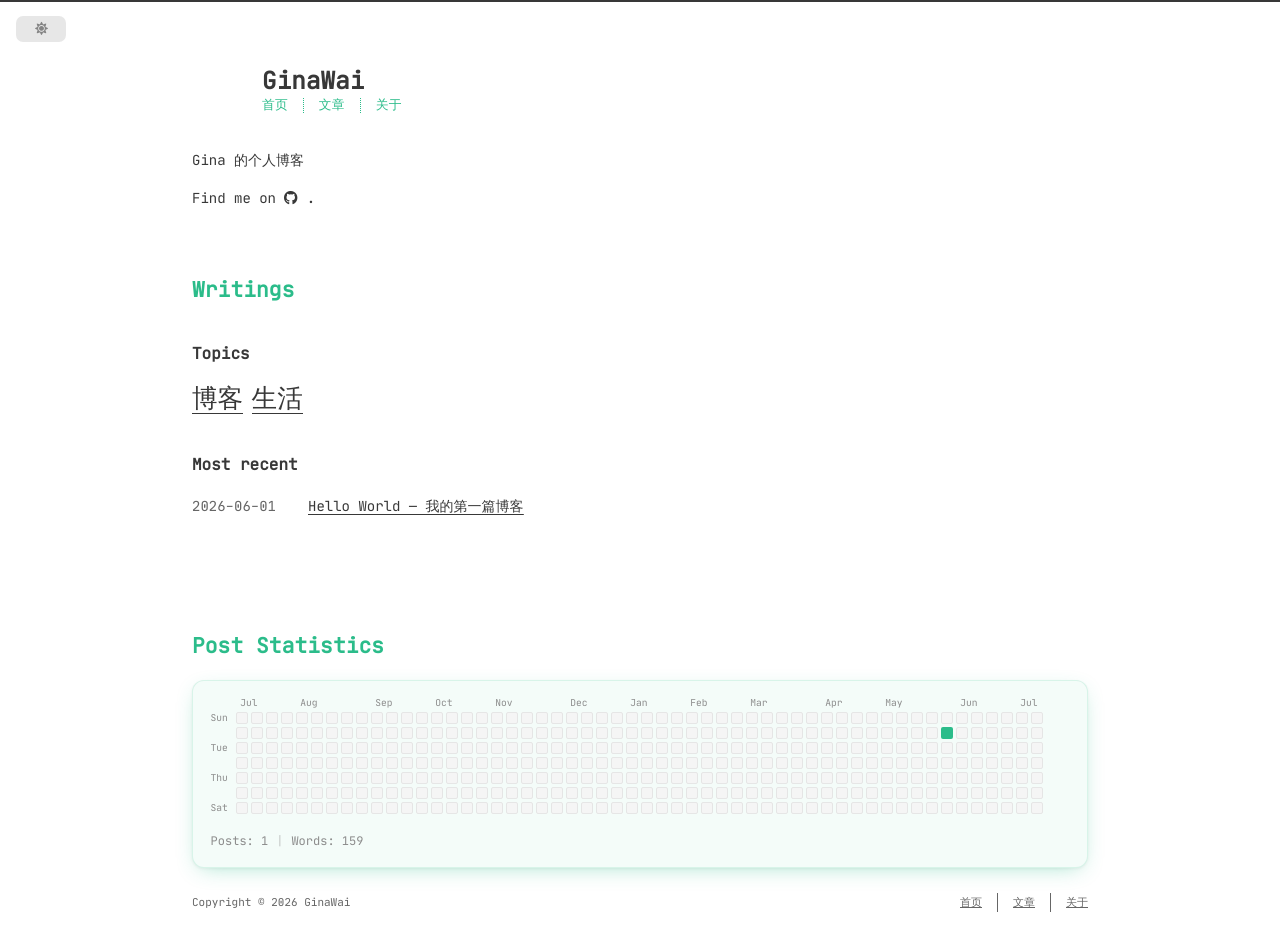
==== index.html @ fef0617a "deploy: GinaWai/ginawai-blog@169508b2cd6fc1c64224bb6bfb7cfead5a7cd574" ====
<!doctype html><html lang=en><head><meta name=generator content="Hugo 0.164.0"><link rel=stylesheet href=/lib/font-awesome/css/all.min.css><link rel=preload href=/lib/font-awesome/webfonts/fa-brands-400.woff2 as=font type=font/woff2 crossorigin=anonymous><link rel=preload href=/lib/font-awesome/webfonts/fa-regular-400.woff2 as=font type=font/woff2 crossorigin=anonymous><link rel=preload href=/lib/font-awesome/webfonts/fa-solid-900.woff2 as=font type=font/woff2 crossorigin=anonymous><link rel=preload href=/lib/JetBrainsMono/web/woff2/JetBrainsMono-Regular.woff2 as=font type=font/woff2 crossorigin=anonymous><meta charset=utf-8><meta http-equiv=X-UA-Compatible content="IE=edge"><title>GinaWai</title><link rel=canonical href=https://ginawai.com/><meta name=description content="Gina 的个人博客"><meta name=viewport content="width=device-width,initial-scale=1"><meta name=robots content="all,follow"><meta name=googlebot content="index,follow,snippet,archive"><meta property="og:title" content="GinaWai"><meta property="og:description" content><meta property="og:type" content="website"><meta property="og:url" content="https://ginawai.com/"><meta property="og:site_name" content="GinaWai"><meta name=twitter:card content="summary"><meta name=twitter:title content="GinaWai"><meta name=twitter:description content="Gina 的个人博客"><script type=application/ld+json>{"@context":"https://schema.org","@type":"WebSite","description":"Gina 的个人博客","inLanguage":"en","name":"GinaWai","publisher":{"@type":"Organization","logo":{"@type":"ImageObject","url":"https://ginawai.com/images/logo.png"},"name":"GinaWai"},"url":"https://ginawai.com/"}</script><link rel=stylesheet href=/css/styles.3b1cc9572a109bce3644750504dba1f83e7b156c84bf9d6080d5e50a12a314f81634ddd7fe08fe8ab1864ca6730eee7ba30453d2469bfb63cdae77ea252ee211.css integrity="sha512-OxzJVyoQm842RHUFBNuh+D57FWyEv51ggNXlChKjFPgWNN3X/gj+irGGTKZzDu57owRT0kab+2PNrnfqJS7iEQ==" crossorigin=anonymous><link rel=icon type=image/x-icon href=https://ginawai.com/images/favicon.ico><link rel="shortcut icon" type=image/x-icon href=https://ginawai.com/images/favicon.ico><script>(function(){try{var n=localStorage.getItem("theme"),t=window.matchMedia&&window.matchMedia("(prefers-color-scheme: dark)").matches?"dark":"light",e=n||t;(e==="white"||e==="classic")&&(e="light",localStorage.setItem("theme",e)),e&&e!=="default"&&document.documentElement.classList.add("theme-"+e)}catch{}})()</script><script>document.documentElement.dataset.copyLabel="Copy",document.documentElement.dataset.copiedLabel="Copied!",document.documentElement.dataset.searchTitle="Search",document.documentElement.dataset.searchLoading="Loading…",document.documentElement.dataset.searchNoResults="No results found",document.documentElement.dataset.searchError="Search index failed to load.",document.documentElement.dataset.webmentionsEmpty="No mentions yet",document.documentElement.dataset.webmentionsAnon="Mention"</script></head><body class="max-width mx-auto px3 ltr"><div id=reading-progress class=reading-progress aria-hidden=true hidden></div><div class=theme-switcher></div><div class="content index py4"><header id=header><a href=https://ginawai.com/ class=h-card rel=me><div id=logo style=background-image:url(https://ginawai.com/images/logo.png)></div><div id=title><h1 class=p-name>GinaWai</h1></div></a><div id=nav><ul><li class=icon><a href=# aria-label=Menu><i class="fas fa-bars fa-2x" aria-hidden=true></i></a></li><li><a href=/>首页</a></li><li><a href=/posts/>文章</a></li><li><a href=/about/>关于</a></li></ul></div></header><section id=about>Gina 的个人博客<p>Find me on
<a class=icon target=_blank rel="me noopener noreferrer" href=https://github.com/Ginawai aria-label=github><i class="fab fa-github" aria-hidden=true></i>
</a>.</p></section><section id=writing><span class=h1><a href=https://ginawai.com/>Writings</a></span>
<span class=h2>Topics</span>
<span class="widget tagcloud"><a style=font-size:1.6rem href=https://ginawai.com/tags/%E5%8D%9A%E5%AE%A2/>博客</a>
<a style=font-size:1.6rem href=https://ginawai.com/tags/%E7%94%9F%E6%B4%BB/>生活</a>
</span><span class=h2>Most recent</span><ul class=post-list><li class=post-item><div class=meta><time datetime="2026-06-01 00:00:00 +0000 UTC" itemprop=datePublished>2026-06-01</time></div><span><a href=https://ginawai.com/posts/hello-world/>Hello World — 我的第一篇博客</a></span></li></ul></section><section id=recent-activity><div class=activity-head><span class=h1>Post Statistics</span></div><div class=activity-chart><div class=heatmap><div class=heat-months><span class=heat-corner></span><div class=heat-month-cols><span class="heat-month is-on">Jul</span>
<span class=heat-month></span>
<span class=heat-month></span>
<span class=heat-month></span>
<span class="heat-month is-on">Aug</span>
<span class=heat-month></span>
<span class=heat-month></span>
<span class=heat-month></span>
<span class=heat-month></span>
<span class="heat-month is-on">Sep</span>
<span class=heat-month></span>
<span class=heat-month></span>
<span class=heat-month></span>
<span class="heat-month is-on">Oct</span>
<span class=heat-month></span>
<span class=heat-month></span>
<span class=heat-month></span>
<span class="heat-month is-on">Nov</span>
<span class=heat-month></span>
<span class=heat-month></span>
<span class=heat-month></span>
<span class=heat-month></span>
<span class="heat-month is-on">Dec</span>
<span class=heat-month></span>
<span class=heat-month></span>
<span class=heat-month></span>
<span class="heat-month is-on">Jan</span>
<span class=heat-month></span>
<span class=heat-month></span>
<span class=heat-month></span>
<span class="heat-month is-on">Feb</span>
<span class=heat-month></span>
<span class=heat-month></span>
<span class=heat-month></span>
<span class="heat-month is-on">Mar</span>
<span class=heat-month></span>
<span class=heat-month></span>
<span class=heat-month></span>
<span class=heat-month></span>
<span class="heat-month is-on">Apr</span>
<span class=heat-month></span>
<span class=heat-month></span>
<span class=heat-month></span>
<span class="heat-month is-on">May</span>
<span class=heat-month></span>
<span class=heat-month></span>
<span class=heat-month></span>
<span class=heat-month></span>
<span class="heat-month is-on">Jun</span>
<span class=heat-month></span>
<span class=heat-month></span>
<span class=heat-month></span>
<span class="heat-month is-on">Jul</span>
<span class=heat-month></span></div></div><div class=heat-body><div class=heat-weekdays><span class=heat-wd>Sun</span>
<span class="heat-wd is-blank"></span>
<span class=heat-wd>Tue</span>
<span class="heat-wd is-blank"></span>
<span class=heat-wd>Thu</span>
<span class="heat-wd is-blank"></span>
<span class=heat-wd>Sat</span></div><div class=heat-grid><div class=heat-week><span class="heat-cell L0" title="2025-07-06 · 0 posts"></span>
<span class="heat-cell L0" title="2025-07-07 · 0 posts"></span>
<span class="heat-cell L0" title="2025-07-08 · 0 posts"></span>
<span class="heat-cell L0" title="2025-07-09 · 0 posts"></span>
<span class="heat-cell L0" title="2025-07-10 · 0 posts"></span>
<span class="heat-cell L0" title="2025-07-11 · 0 posts"></span>
<span class="heat-cell L0" title="2025-07-12 · 0 posts"></span></div><div class=heat-week><span class="heat-cell L0" title="2025-07-13 · 0 posts"></span>
<span class="heat-cell L0" title="2025-07-14 · 0 posts"></span>
<span class="heat-cell L0" title="2025-07-15 · 0 posts"></span>
<span class="heat-cell L0" title="2025-07-16 · 0 posts"></span>
<span class="heat-cell L0" title="2025-07-17 · 0 posts"></span>
<span class="heat-cell L0" title="2025-07-18 · 0 posts"></span>
<span class="heat-cell L0" title="2025-07-19 · 0 posts"></span></div><div class=heat-week><span class="heat-cell L0" title="2025-07-20 · 0 posts"></span>
<span class="heat-cell L0" title="2025-07-21 · 0 posts"></span>
<span class="heat-cell L0" title="2025-07-22 · 0 posts"></span>
<span class="heat-cell L0" title="2025-07-23 · 0 posts"></span>
<span class="heat-cell L0" title="2025-07-24 · 0 posts"></span>
<span class="heat-cell L0" title="2025-07-25 · 0 posts"></span>
<span class="heat-cell L0" title="2025-07-26 · 0 posts"></span></div><div class=heat-week><span class="heat-cell L0" title="2025-07-27 · 0 posts"></span>
<span class="heat-cell L0" title="2025-07-28 · 0 posts"></span>
<span class="heat-cell L0" title="2025-07-29 · 0 posts"></span>
<span class="heat-cell L0" title="2025-07-30 · 0 posts"></span>
<span class="heat-cell L0" title="2025-07-31 · 0 posts"></span>
<span class="heat-cell L0" title="2025-08-01 · 0 posts"></span>
<span class="heat-cell L0" title="2025-08-02 · 0 posts"></span></div><div class=heat-week><span class="heat-cell L0" title="2025-08-03 · 0 posts"></span>
<span class="heat-cell L0" title="2025-08-04 · 0 posts"></span>
<span class="heat-cell L0" title="2025-08-05 · 0 posts"></span>
<span class="heat-cell L0" title="2025-08-06 · 0 posts"></span>
<span class="heat-cell L0" title="2025-08-07 · 0 posts"></span>
<span class="heat-cell L0" title="2025-08-08 · 0 posts"></span>
<span class="heat-cell L0" title="2025-08-09 · 0 posts"></span></div><div class=heat-week><span class="heat-cell L0" title="2025-08-10 · 0 posts"></span>
<span class="heat-cell L0" title="2025-08-11 · 0 posts"></span>
<span class="heat-cell L0" title="2025-08-12 · 0 posts"></span>
<span class="heat-cell L0" title="2025-08-13 · 0 posts"></span>
<span class="heat-cell L0" title="2025-08-14 · 0 posts"></span>
<span class="heat-cell L0" title="2025-08-15 · 0 posts"></span>
<span class="heat-cell L0" title="2025-08-16 · 0 posts"></span></div><div class=heat-week><span class="heat-cell L0" title="2025-08-17 · 0 posts"></span>
<span class="heat-cell L0" title="2025-08-18 · 0 posts"></span>
<span class="heat-cell L0" title="2025-08-19 · 0 posts"></span>
<span class="heat-cell L0" title="2025-08-20 · 0 posts"></span>
<span class="heat-cell L0" title="2025-08-21 · 0 posts"></span>
<span class="heat-cell L0" title="2025-08-22 · 0 posts"></span>
<span class="heat-cell L0" title="2025-08-23 · 0 posts"></span></div><div class=heat-week><span class="heat-cell L0" title="2025-08-24 · 0 posts"></span>
<span class="heat-cell L0" title="2025-08-25 · 0 posts"></span>
<span class="heat-cell L0" title="2025-08-26 · 0 posts"></span>
<span class="heat-cell L0" title="2025-08-27 · 0 posts"></span>
<span class="heat-cell L0" title="2025-08-28 · 0 posts"></span>
<span class="heat-cell L0" title="2025-08-29 · 0 posts"></span>
<span class="heat-cell L0" title="2025-08-30 · 0 posts"></span></div><div class=heat-week><span class="heat-cell L0" title="2025-08-31 · 0 posts"></span>
<span class="heat-cell L0" title="2025-09-01 · 0 posts"></span>
<span class="heat-cell L0" title="2025-09-02 · 0 posts"></span>
<span class="heat-cell L0" title="2025-09-03 · 0 posts"></span>
<span class="heat-cell L0" title="2025-09-04 · 0 posts"></span>
<span class="heat-cell L0" title="2025-09-05 · 0 posts"></span>
<span class="heat-cell L0" title="2025-09-06 · 0 posts"></span></div><div class=heat-week><span class="heat-cell L0" title="2025-09-07 · 0 posts"></span>
<span class="heat-cell L0" title="2025-09-08 · 0 posts"></span>
<span class="heat-cell L0" title="2025-09-09 · 0 posts"></span>
<span class="heat-cell L0" title="2025-09-10 · 0 posts"></span>
<span class="heat-cell L0" title="2025-09-11 · 0 posts"></span>
<span class="heat-cell L0" title="2025-09-12 · 0 posts"></span>
<span class="heat-cell L0" title="2025-09-13 · 0 posts"></span></div><div class=heat-week><span class="heat-cell L0" title="2025-09-14 · 0 posts"></span>
<span class="heat-cell L0" title="2025-09-15 · 0 posts"></span>
<span class="heat-cell L0" title="2025-09-16 · 0 posts"></span>
<span class="heat-cell L0" title="2025-09-17 · 0 posts"></span>
<span class="heat-cell L0" title="2025-09-18 · 0 posts"></span>
<span class="heat-cell L0" title="2025-09-19 · 0 posts"></span>
<span class="heat-cell L0" title="2025-09-20 · 0 posts"></span></div><div class=heat-week><span class="heat-cell L0" title="2025-09-21 · 0 posts"></span>
<span class="heat-cell L0" title="2025-09-22 · 0 posts"></span>
<span class="heat-cell L0" title="2025-09-23 · 0 posts"></span>
<span class="heat-cell L0" title="2025-09-24 · 0 posts"></span>
<span class="heat-cell L0" title="2025-09-25 · 0 posts"></span>
<span class="heat-cell L0" title="2025-09-26 · 0 posts"></span>
<span class="heat-cell L0" title="2025-09-27 · 0 posts"></span></div><div class=heat-week><span class="heat-cell L0" title="2025-09-28 · 0 posts"></span>
<span class="heat-cell L0" title="2025-09-29 · 0 posts"></span>
<span class="heat-cell L0" title="2025-09-30 · 0 posts"></span>
<span class="heat-cell L0" title="2025-10-01 · 0 posts"></span>
<span class="heat-cell L0" title="2025-10-02 · 0 posts"></span>
<span class="heat-cell L0" title="2025-10-03 · 0 posts"></span>
<span class="heat-cell L0" title="2025-10-04 · 0 posts"></span></div><div class=heat-week><span class="heat-cell L0" title="2025-10-05 · 0 posts"></span>
<span class="heat-cell L0" title="2025-10-06 · 0 posts"></span>
<span class="heat-cell L0" title="2025-10-07 · 0 posts"></span>
<span class="heat-cell L0" title="2025-10-08 · 0 posts"></span>
<span class="heat-cell L0" title="2025-10-09 · 0 posts"></span>
<span class="heat-cell L0" title="2025-10-10 · 0 posts"></span>
<span class="heat-cell L0" title="2025-10-11 · 0 posts"></span></div><div class=heat-week><span class="heat-cell L0" title="2025-10-12 · 0 posts"></span>
<span class="heat-cell L0" title="2025-10-13 · 0 posts"></span>
<span class="heat-cell L0" title="2025-10-14 · 0 posts"></span>
<span class="heat-cell L0" title="2025-10-15 · 0 posts"></span>
<span class="heat-cell L0" title="2025-10-16 · 0 posts"></span>
<span class="heat-cell L0" title="2025-10-17 · 0 posts"></span>
<span class="heat-cell L0" title="2025-10-18 · 0 posts"></span></div><div class=heat-week><span class="heat-cell L0" title="2025-10-19 · 0 posts"></span>
<span class="heat-cell L0" title="2025-10-20 · 0 posts"></span>
<span class="heat-cell L0" title="2025-10-21 · 0 posts"></span>
<span class="heat-cell L0" title="2025-10-22 · 0 posts"></span>
<span class="heat-cell L0" title="2025-10-23 · 0 posts"></span>
<span class="heat-cell L0" title="2025-10-24 · 0 posts"></span>
<span class="heat-cell L0" title="2025-10-25 · 0 posts"></span></div><div class=heat-week><span class="heat-cell L0" title="2025-10-26 · 0 posts"></span>
<span class="heat-cell L0" title="2025-10-27 · 0 posts"></span>
<span class="heat-cell L0" title="2025-10-28 · 0 posts"></span>
<span class="heat-cell L0" title="2025-10-29 · 0 posts"></span>
<span class="heat-cell L0" title="2025-10-30 · 0 posts"></span>
<span class="heat-cell L0" title="2025-10-31 · 0 posts"></span>
<span class="heat-cell L0" title="2025-11-01 · 0 posts"></span></div><div class=heat-week><span class="heat-cell L0" title="2025-11-02 · 0 posts"></span>
<span class="heat-cell L0" title="2025-11-03 · 0 posts"></span>
<span class="heat-cell L0" title="2025-11-04 · 0 posts"></span>
<span class="heat-cell L0" title="2025-11-05 · 0 posts"></span>
<span class="heat-cell L0" title="2025-11-06 · 0 posts"></span>
<span class="heat-cell L0" title="2025-11-07 · 0 posts"></span>
<span class="heat-cell L0" title="2025-11-08 · 0 posts"></span></div><div class=heat-week><span class="heat-cell L0" title="2025-11-09 · 0 posts"></span>
<span class="heat-cell L0" title="2025-11-10 · 0 posts"></span>
<span class="heat-cell L0" title="2025-11-11 · 0 posts"></span>
<span class="heat-cell L0" title="2025-11-12 · 0 posts"></span>
<span class="heat-cell L0" title="2025-11-13 · 0 posts"></span>
<span class="heat-cell L0" title="2025-11-14 · 0 posts"></span>
<span class="heat-cell L0" title="2025-11-15 · 0 posts"></span></div><div class=heat-week><span class="heat-cell L0" title="2025-11-16 · 0 posts"></span>
<span class="heat-cell L0" title="2025-11-17 · 0 posts"></span>
<span class="heat-cell L0" title="2025-11-18 · 0 posts"></span>
<span class="heat-cell L0" title="2025-11-19 · 0 posts"></span>
<span class="heat-cell L0" title="2025-11-20 · 0 posts"></span>
<span class="heat-cell L0" title="2025-11-21 · 0 posts"></span>
<span class="heat-cell L0" title="2025-11-22 · 0 posts"></span></div><div class=heat-week><span class="heat-cell L0" title="2025-11-23 · 0 posts"></span>
<span class="heat-cell L0" title="2025-11-24 · 0 posts"></span>
<span class="heat-cell L0" title="2025-11-25 · 0 posts"></span>
<span class="heat-cell L0" title="2025-11-26 · 0 posts"></span>
<span class="heat-cell L0" title="2025-11-27 · 0 posts"></span>
<span class="heat-cell L0" title="2025-11-28 · 0 posts"></span>
<span class="heat-cell L0" title="2025-11-29 · 0 posts"></span></div><div class=heat-week><span class="heat-cell L0" title="2025-11-30 · 0 posts"></span>
<span class="heat-cell L0" title="2025-12-01 · 0 posts"></span>
<span class="heat-cell L0" title="2025-12-02 · 0 posts"></span>
<span class="heat-cell L0" title="2025-12-03 · 0 posts"></span>
<span class="heat-cell L0" title="2025-12-04 · 0 posts"></span>
<span class="heat-cell L0" title="2025-12-05 · 0 posts"></span>
<span class="heat-cell L0" title="2025-12-06 · 0 posts"></span></div><div class=heat-week><span class="heat-cell L0" title="2025-12-07 · 0 posts"></span>
<span class="heat-cell L0" title="2025-12-08 · 0 posts"></span>
<span class="heat-cell L0" title="2025-12-09 · 0 posts"></span>
<span class="heat-cell L0" title="2025-12-10 · 0 posts"></span>
<span class="heat-cell L0" title="2025-12-11 · 0 posts"></span>
<span class="heat-cell L0" title="2025-12-12 · 0 posts"></span>
<span class="heat-cell L0" title="2025-12-13 · 0 posts"></span></div><div class=heat-week><span class="heat-cell L0" title="2025-12-14 · 0 posts"></span>
<span class="heat-cell L0" title="2025-12-15 · 0 posts"></span>
<span class="heat-cell L0" title="2025-12-16 · 0 posts"></span>
<span class="heat-cell L0" title="2025-12-17 · 0 posts"></span>
<span class="heat-cell L0" title="2025-12-18 · 0 posts"></span>
<span class="heat-cell L0" title="2025-12-19 · 0 posts"></span>
<span class="heat-cell L0" title="2025-12-20 · 0 posts"></span></div><div class=heat-week><span class="heat-cell L0" title="2025-12-21 · 0 posts"></span>
<span class="heat-cell L0" title="2025-12-22 · 0 posts"></span>
<span class="heat-cell L0" title="2025-12-23 · 0 posts"></span>
<span class="heat-cell L0" title="2025-12-24 · 0 posts"></span>
<span class="heat-cell L0" title="2025-12-25 · 0 posts"></span>
<span class="heat-cell L0" title="2025-12-26 · 0 posts"></span>
<span class="heat-cell L0" title="2025-12-27 · 0 posts"></span></div><div class=heat-week><span class="heat-cell L0" title="2025-12-28 · 0 posts"></span>
<span class="heat-cell L0" title="2025-12-29 · 0 posts"></span>
<span class="heat-cell L0" title="2025-12-30 · 0 posts"></span>
<span class="heat-cell L0" title="2025-12-31 · 0 posts"></span>
<span class="heat-cell L0" title="2026-01-01 · 0 posts"></span>
<span class="heat-cell L0" title="2026-01-02 · 0 posts"></span>
<span class="heat-cell L0" title="2026-01-03 · 0 posts"></span></div><div class=heat-week><span class="heat-cell L0" title="2026-01-04 · 0 posts"></span>
<span class="heat-cell L0" title="2026-01-05 · 0 posts"></span>
<span class="heat-cell L0" title="2026-01-06 · 0 posts"></span>
<span class="heat-cell L0" title="2026-01-07 · 0 posts"></span>
<span class="heat-cell L0" title="2026-01-08 · 0 posts"></span>
<span class="heat-cell L0" title="2026-01-09 · 0 posts"></span>
<span class="heat-cell L0" title="2026-01-10 · 0 posts"></span></div><div class=heat-week><span class="heat-cell L0" title="2026-01-11 · 0 posts"></span>
<span class="heat-cell L0" title="2026-01-12 · 0 posts"></span>
<span class="heat-cell L0" title="2026-01-13 · 0 posts"></span>
<span class="heat-cell L0" title="2026-01-14 · 0 posts"></span>
<span class="heat-cell L0" title="2026-01-15 · 0 posts"></span>
<span class="heat-cell L0" title="2026-01-16 · 0 posts"></span>
<span class="heat-cell L0" title="2026-01-17 · 0 posts"></span></div><div class=heat-week><span class="heat-cell L0" title="2026-01-18 · 0 posts"></span>
<span class="heat-cell L0" title="2026-01-19 · 0 posts"></span>
<span class="heat-cell L0" title="2026-01-20 · 0 posts"></span>
<span class="heat-cell L0" title="2026-01-21 · 0 posts"></span>
<span class="heat-cell L0" title="2026-01-22 · 0 posts"></span>
<span class="heat-cell L0" title="2026-01-23 · 0 posts"></span>
<span class="heat-cell L0" title="2026-01-24 · 0 posts"></span></div><div class=heat-week><span class="heat-cell L0" title="2026-01-25 · 0 posts"></span>
<span class="heat-cell L0" title="2026-01-26 · 0 posts"></span>
<span class="heat-cell L0" title="2026-01-27 · 0 posts"></span>
<span class="heat-cell L0" title="2026-01-28 · 0 posts"></span>
<span class="heat-cell L0" title="2026-01-29 · 0 posts"></span>
<span class="heat-cell L0" title="2026-01-30 · 0 posts"></span>
<span class="heat-cell L0" title="2026-01-31 · 0 posts"></span></div><div class=heat-week><span class="heat-cell L0" title="2026-02-01 · 0 posts"></span>
<span class="heat-cell L0" title="2026-02-02 · 0 posts"></span>
<span class="heat-cell L0" title="2026-02-03 · 0 posts"></span>
<span class="heat-cell L0" title="2026-02-04 · 0 posts"></span>
<span class="heat-cell L0" title="2026-02-05 · 0 posts"></span>
<span class="heat-cell L0" title="2026-02-06 · 0 posts"></span>
<span class="heat-cell L0" title="2026-02-07 · 0 posts"></span></div><div class=heat-week><span class="heat-cell L0" title="2026-02-08 · 0 posts"></span>
<span class="heat-cell L0" title="2026-02-09 · 0 posts"></span>
<span class="heat-cell L0" title="2026-02-10 · 0 posts"></span>
<span class="heat-cell L0" title="2026-02-11 · 0 posts"></span>
<span class="heat-cell L0" title="2026-02-12 · 0 posts"></span>
<span class="heat-cell L0" title="2026-02-13 · 0 posts"></span>
<span class="heat-cell L0" title="2026-02-14 · 0 posts"></span></div><div class=heat-week><span class="heat-cell L0" title="2026-02-15 · 0 posts"></span>
<span class="heat-cell L0" title="2026-02-16 · 0 posts"></span>
<span class="heat-cell L0" title="2026-02-17 · 0 posts"></span>
<span class="heat-cell L0" title="2026-02-18 · 0 posts"></span>
<span class="heat-cell L0" title="2026-02-19 · 0 posts"></span>
<span class="heat-cell L0" title="2026-02-20 · 0 posts"></span>
<span class="heat-cell L0" title="2026-02-21 · 0 posts"></span></div><div class=heat-week><span class="heat-cell L0" title="2026-02-22 · 0 posts"></span>
<span class="heat-cell L0" title="2026-02-23 · 0 posts"></span>
<span class="heat-cell L0" title="2026-02-24 · 0 posts"></span>
<span class="heat-cell L0" title="2026-02-25 · 0 posts"></span>
<span class="heat-cell L0" title="2026-02-26 · 0 posts"></span>
<span class="heat-cell L0" title="2026-02-27 · 0 posts"></span>
<span class="heat-cell L0" title="2026-02-28 · 0 posts"></span></div><div class=heat-week><span class="heat-cell L0" title="2026-03-01 · 0 posts"></span>
<span class="heat-cell L0" title="2026-03-02 · 0 posts"></span>
<span class="heat-cell L0" title="2026-03-03 · 0 posts"></span>
<span class="heat-cell L0" title="2026-03-04 · 0 posts"></span>
<span class="heat-cell L0" title="2026-03-05 · 0 posts"></span>
<span class="heat-cell L0" title="2026-03-06 · 0 posts"></span>
<span class="heat-cell L0" title="2026-03-07 · 0 posts"></span></div><div class=heat-week><span class="heat-cell L0" title="2026-03-08 · 0 posts"></span>
<span class="heat-cell L0" title="2026-03-09 · 0 posts"></span>
<span class="heat-cell L0" title="2026-03-10 · 0 posts"></span>
<span class="heat-cell L0" title="2026-03-11 · 0 posts"></span>
<span class="heat-cell L0" title="2026-03-12 · 0 posts"></span>
<span class="heat-cell L0" title="2026-03-13 · 0 posts"></span>
<span class="heat-cell L0" title="2026-03-14 · 0 posts"></span></div><div class=heat-week><span class="heat-cell L0" title="2026-03-15 · 0 posts"></span>
<span class="heat-cell L0" title="2026-03-16 · 0 posts"></span>
<span class="heat-cell L0" title="2026-03-17 · 0 posts"></span>
<span class="heat-cell L0" title="2026-03-18 · 0 posts"></span>
<span class="heat-cell L0" title="2026-03-19 · 0 posts"></span>
<span class="heat-cell L0" title="2026-03-20 · 0 posts"></span>
<span class="heat-cell L0" title="2026-03-21 · 0 posts"></span></div><div class=heat-week><span class="heat-cell L0" title="2026-03-22 · 0 posts"></span>
<span class="heat-cell L0" title="2026-03-23 · 0 posts"></span>
<span class="heat-cell L0" title="2026-03-24 · 0 posts"></span>
<span class="heat-cell L0" title="2026-03-25 · 0 posts"></span>
<span class="heat-cell L0" title="2026-03-26 · 0 posts"></span>
<span class="heat-cell L0" title="2026-03-27 · 0 posts"></span>
<span class="heat-cell L0" title="2026-03-28 · 0 posts"></span></div><div class=heat-week><span class="heat-cell L0" title="2026-03-29 · 0 posts"></span>
<span class="heat-cell L0" title="2026-03-30 · 0 posts"></span>
<span class="heat-cell L0" title="2026-03-31 · 0 posts"></span>
<span class="heat-cell L0" title="2026-04-01 · 0 posts"></span>
<span class="heat-cell L0" title="2026-04-02 · 0 posts"></span>
<span class="heat-cell L0" title="2026-04-03 · 0 posts"></span>
<span class="heat-cell L0" title="2026-04-04 · 0 posts"></span></div><div class=heat-week><span class="heat-cell L0" title="2026-04-05 · 0 posts"></span>
<span class="heat-cell L0" title="2026-04-06 · 0 posts"></span>
<span class="heat-cell L0" title="2026-04-07 · 0 posts"></span>
<span class="heat-cell L0" title="2026-04-08 · 0 posts"></span>
<span class="heat-cell L0" title="2026-04-09 · 0 posts"></span>
<span class="heat-cell L0" title="2026-04-10 · 0 posts"></span>
<span class="heat-cell L0" title="2026-04-11 · 0 posts"></span></div><div class=heat-week><span class="heat-cell L0" title="2026-04-12 · 0 posts"></span>
<span class="heat-cell L0" title="2026-04-13 · 0 posts"></span>
<span class="heat-cell L0" title="2026-04-14 · 0 posts"></span>
<span class="heat-cell L0" title="2026-04-15 · 0 posts"></span>
<span class="heat-cell L0" title="2026-04-16 · 0 posts"></span>
<span class="heat-cell L0" title="2026-04-17 · 0 posts"></span>
<span class="heat-cell L0" title="2026-04-18 · 0 posts"></span></div><div class=heat-week><span class="heat-cell L0" title="2026-04-19 · 0 posts"></span>
<span class="heat-cell L0" title="2026-04-20 · 0 posts"></span>
<span class="heat-cell L0" title="2026-04-21 · 0 posts"></span>
<span class="heat-cell L0" title="2026-04-22 · 0 posts"></span>
<span class="heat-cell L0" title="2026-04-23 · 0 posts"></span>
<span class="heat-cell L0" title="2026-04-24 · 0 posts"></span>
<span class="heat-cell L0" title="2026-04-25 · 0 posts"></span></div><div class=heat-week><span class="heat-cell L0" title="2026-04-26 · 0 posts"></span>
<span class="heat-cell L0" title="2026-04-27 · 0 posts"></span>
<span class="heat-cell L0" title="2026-04-28 · 0 posts"></span>
<span class="heat-cell L0" title="2026-04-29 · 0 posts"></span>
<span class="heat-cell L0" title="2026-04-30 · 0 posts"></span>
<span class="heat-cell L0" title="2026-05-01 · 0 posts"></span>
<span class="heat-cell L0" title="2026-05-02 · 0 posts"></span></div><div class=heat-week><span class="heat-cell L0" title="2026-05-03 · 0 posts"></span>
<span class="heat-cell L0" title="2026-05-04 · 0 posts"></span>
<span class="heat-cell L0" title="2026-05-05 · 0 posts"></span>
<span class="heat-cell L0" title="2026-05-06 · 0 posts"></span>
<span class="heat-cell L0" title="2026-05-07 · 0 posts"></span>
<span class="heat-cell L0" title="2026-05-08 · 0 posts"></span>
<span class="heat-cell L0" title="2026-05-09 · 0 posts"></span></div><div class=heat-week><span class="heat-cell L0" title="2026-05-10 · 0 posts"></span>
<span class="heat-cell L0" title="2026-05-11 · 0 posts"></span>
<span class="heat-cell L0" title="2026-05-12 · 0 posts"></span>
<span class="heat-cell L0" title="2026-05-13 · 0 posts"></span>
<span class="heat-cell L0" title="2026-05-14 · 0 posts"></span>
<span class="heat-cell L0" title="2026-05-15 · 0 posts"></span>
<span class="heat-cell L0" title="2026-05-16 · 0 posts"></span></div><div class=heat-week><span class="heat-cell L0" title="2026-05-17 · 0 posts"></span>
<span class="heat-cell L0" title="2026-05-18 · 0 posts"></span>
<span class="heat-cell L0" title="2026-05-19 · 0 posts"></span>
<span class="heat-cell L0" title="2026-05-20 · 0 posts"></span>
<span class="heat-cell L0" title="2026-05-21 · 0 posts"></span>
<span class="heat-cell L0" title="2026-05-22 · 0 posts"></span>
<span class="heat-cell L0" title="2026-05-23 · 0 posts"></span></div><div class=heat-week><span class="heat-cell L0" title="2026-05-24 · 0 posts"></span>
<span class="heat-cell L0" title="2026-05-25 · 0 posts"></span>
<span class="heat-cell L0" title="2026-05-26 · 0 posts"></span>
<span class="heat-cell L0" title="2026-05-27 · 0 posts"></span>
<span class="heat-cell L0" title="2026-05-28 · 0 posts"></span>
<span class="heat-cell L0" title="2026-05-29 · 0 posts"></span>
<span class="heat-cell L0" title="2026-05-30 · 0 posts"></span></div><div class=heat-week><span class="heat-cell L0" title="2026-05-31 · 0 posts"></span>
<span class="heat-cell L4" title="2026-06-01 · 1 post"></span>
<span class="heat-cell L0" title="2026-06-02 · 0 posts"></span>
<span class="heat-cell L0" title="2026-06-03 · 0 posts"></span>
<span class="heat-cell L0" title="2026-06-04 · 0 posts"></span>
<span class="heat-cell L0" title="2026-06-05 · 0 posts"></span>
<span class="heat-cell L0" title="2026-06-06 · 0 posts"></span></div><div class=heat-week><span class="heat-cell L0" title="2026-06-07 · 0 posts"></span>
<span class="heat-cell L0" title="2026-06-08 · 0 posts"></span>
<span class="heat-cell L0" title="2026-06-09 · 0 posts"></span>
<span class="heat-cell L0" title="2026-06-10 · 0 posts"></span>
<span class="heat-cell L0" title="2026-06-11 · 0 posts"></span>
<span class="heat-cell L0" title="2026-06-12 · 0 posts"></span>
<span class="heat-cell L0" title="2026-06-13 · 0 posts"></span></div><div class=heat-week><span class="heat-cell L0" title="2026-06-14 · 0 posts"></span>
<span class="heat-cell L0" title="2026-06-15 · 0 posts"></span>
<span class="heat-cell L0" title="2026-06-16 · 0 posts"></span>
<span class="heat-cell L0" title="2026-06-17 · 0 posts"></span>
<span class="heat-cell L0" title="2026-06-18 · 0 posts"></span>
<span class="heat-cell L0" title="2026-06-19 · 0 posts"></span>
<span class="heat-cell L0" title="2026-06-20 · 0 posts"></span></div><div class=heat-week><span class="heat-cell L0" title="2026-06-21 · 0 posts"></span>
<span class="heat-cell L0" title="2026-06-22 · 0 posts"></span>
<span class="heat-cell L0" title="2026-06-23 · 0 posts"></span>
<span class="heat-cell L0" title="2026-06-24 · 0 posts"></span>
<span class="heat-cell L0" title="2026-06-25 · 0 posts"></span>
<span class="heat-cell L0" title="2026-06-26 · 0 posts"></span>
<span class="heat-cell L0" title="2026-06-27 · 0 posts"></span></div><div class=heat-week><span class="heat-cell L0" title="2026-06-28 · 0 posts"></span>
<span class="heat-cell L0" title="2026-06-29 · 0 posts"></span>
<span class="heat-cell L0" title="2026-06-30 · 0 posts"></span>
<span class="heat-cell L0" title="2026-07-01 · 0 posts"></span>
<span class="heat-cell L0" title="2026-07-02 · 0 posts"></span>
<span class="heat-cell L0" title="2026-07-03 · 0 posts"></span>
<span class="heat-cell L0" title="2026-07-04 · 0 posts"></span></div><div class=heat-week><span class="heat-cell L0" title="2026-07-05 · 0 posts"></span>
<span class="heat-cell L0" title="2026-07-06 · 0 posts"></span>
<span class="heat-cell L0" title="2026-07-07 · 0 posts"></span>
<span class="heat-cell L0" title="2026-07-08 · 0 posts"></span>
<span class="heat-cell L0" title="2026-07-09 · 0 posts"></span>
<span class="heat-cell L0" title="2026-07-10 · 0 posts"></span>
<span class="heat-cell L0" title="2026-07-11 · 0 posts"></span></div><div class=heat-week><span class="heat-cell L0" title="2026-07-12 · 0 posts"></span>
<span class="heat-cell L0" title="2026-07-13 · 0 posts"></span>
<span class="heat-cell L0" title="2026-07-14 · 0 posts"></span>
<span class="heat-cell L0" title="2026-07-15 · 0 posts"></span>
<span class="heat-cell L0" title="2026-07-16 · 0 posts"></span>
<span class="heat-cell L0" title="2026-07-17 · 0 posts"></span>
<span class="heat-cell L0" title="2026-07-18 · 0 posts"></span></div></div></div></div><div class=heat-footer><span>Posts: 1</span>
<span class=sep>|</span>
<span>Words: 159</span></div></div></section><footer id=footer><div class=footer-left>Copyright &copy; 2026 GinaWai</div><div class=footer-right><nav><ul><li><a href=/>首页</a></li><li><a href=/posts/>文章</a></li><li><a href=/about/>关于</a></li></ul></nav></div></footer></div><script src=/js/spa-router.637fb8d1996ee2706d24be5bfd0c84d094823e34cc6b64ae75e659a08a1dd5ace5e70ab5e1a405f4eef6eb3517e482131d3cbdc790307d24cf4b06fe2ed41cc1.js integrity="sha512-Y3+40Zlu4nBtJL5b/QyE0JSCPjTMa2SudeZZoIod1azl5wq14aQF9O726zUX5IITHTy9x5AwfSTPSwb+LtQcwQ==" crossorigin=anonymous defer></script><script src=/js/code-copy.c82195537f40dd8bba694424c2362c9bf5e9835816ddab480870f7753608648c2e99b169bc9ddbeada4a47087bbbc54a829bf01d8e7a962b9b72c2386a27bf38.js integrity="sha512-yCGVU39A3Yu6aUQkwjYsm/Xpg1gW3atICHD3dTYIZIwumbFpvJ3b6tpKRwh7u8VKgpvwHY56liubcsI4aie/OA==" crossorigin=anonymous defer></script><script src=/js/main.f407aa89274d755c5ad346255c02f1c63de8d4cee8ca9020befd7accf69487592cd58d4bd00a58b0fedc83b5572364edbed85693edbc73cb778578d16ce42920.js integrity="sha512-9AeqiSdNdVxa00YlXALxxj3o1M7oypAgvv16zPaUh1ks1Y1L0ApYsP7cg7VXI2TtvthWk+28c8t3hXjRbOQpIA==" crossorigin=anonymous defer></script><script src=/js/reading-progress.617d26a5b6ebdc1eac7cd9669c3c9a1a83ac3feaa01bee9d10752b58333f41c701e54ee8050fa09eb93cfacc18ee0f49664323ae5c5fd7b16fd5912184e21751.js integrity="sha512-YX0mpbbr3B6sfNlmnDyaGoOsP+qgG+6dEHUrWDM/QccB5U7oBQ+gnrk8+swY7g9JZkMjrlxf17Fv1ZEhhOIXUQ==" crossorigin=anonymous defer></script></body></html>
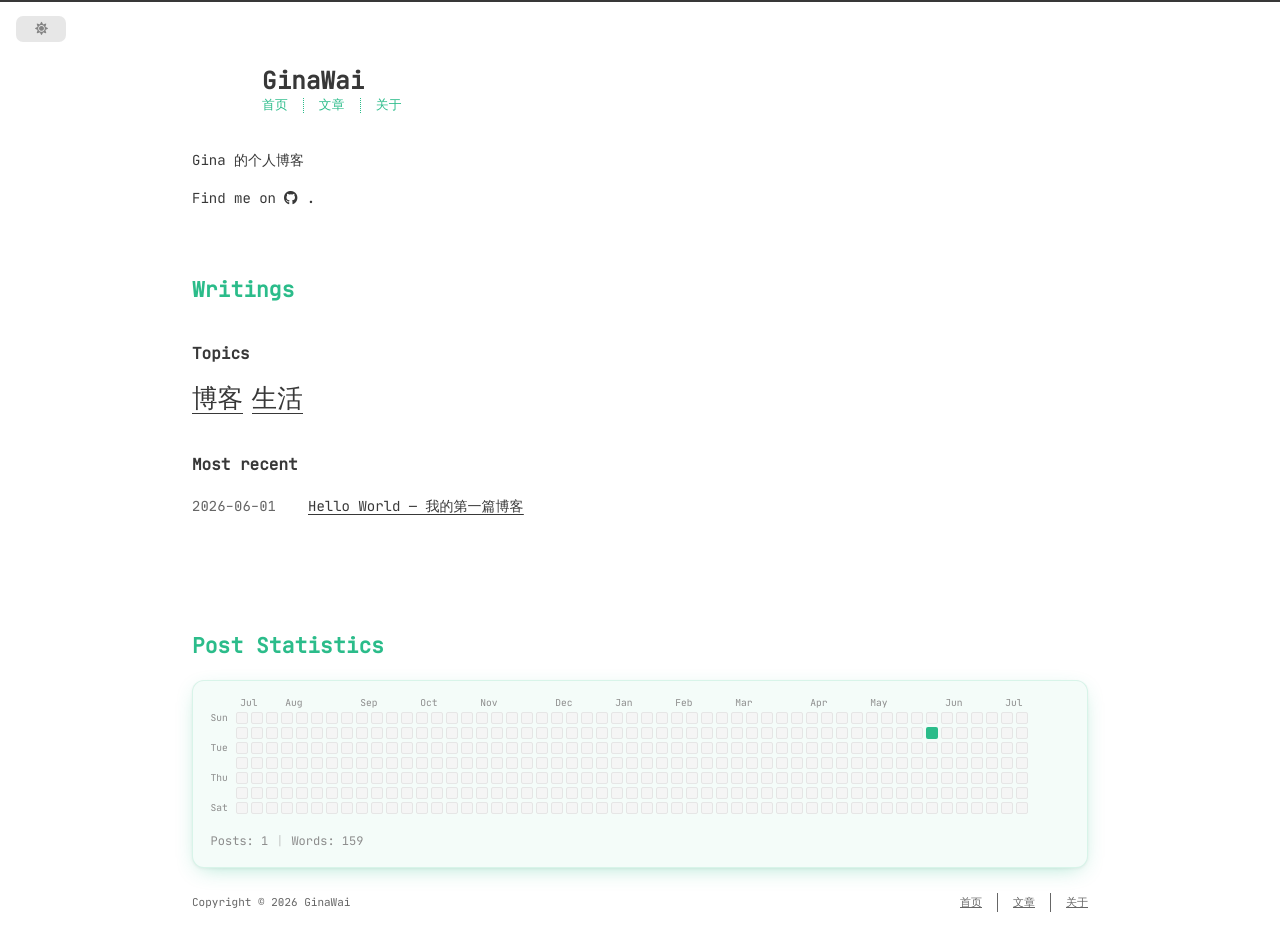
==== commit 87e2bd30: "deploy: GinaWai/ginawai-blog@169508b2cd6fc1c64224bb6bfb7cfead5a7cd574" ====
--- a/index.html
+++ b/index.html
@@ -7,7 +7,6 @@
 </span><span class=h2>Most recent</span><ul class=post-list><li class=post-item><div class=meta><time datetime="2026-06-01 00:00:00 +0000 UTC" itemprop=datePublished>2026-06-01</time></div><span><a href=https://ginawai.com/posts/hello-world/>Hello World — 我的第一篇博客</a></span></li></ul></section><section id=recent-activity><div class=activity-head><span class=h1>Post Statistics</span></div><div class=activity-chart><div class=heatmap><div class=heat-months><span class=heat-corner></span><div class=heat-month-cols><span class="heat-month is-on">Jul</span>
 <span class=heat-month></span>
 <span class=heat-month></span>
-<span class=heat-month></span>
 <span class="heat-month is-on">Aug</span>
 <span class=heat-month></span>
 <span class=heat-month></span>
@@ -63,13 +62,7 @@
 <span class="heat-wd is-blank"></span>
 <span class=heat-wd>Thu</span>
 <span class="heat-wd is-blank"></span>
-<span class=heat-wd>Sat</span></div><div class=heat-grid><div class=heat-week><span class="heat-cell L0" title="2025-07-06 · 0 posts"></span>
-<span class="heat-cell L0" title="2025-07-07 · 0 posts"></span>
-<span class="heat-cell L0" title="2025-07-08 · 0 posts"></span>
-<span class="heat-cell L0" title="2025-07-09 · 0 posts"></span>
-<span class="heat-cell L0" title="2025-07-10 · 0 posts"></span>
-<span class="heat-cell L0" title="2025-07-11 · 0 posts"></span>
-<span class="heat-cell L0" title="2025-07-12 · 0 posts"></span></div><div class=heat-week><span class="heat-cell L0" title="2025-07-13 · 0 posts"></span>
+<span class=heat-wd>Sat</span></div><div class=heat-grid><div class=heat-week><span class="heat-cell L0" title="2025-07-13 · 0 posts"></span>
 <span class="heat-cell L0" title="2025-07-14 · 0 posts"></span>
 <span class="heat-cell L0" title="2025-07-15 · 0 posts"></span>
 <span class="heat-cell L0" title="2025-07-16 · 0 posts"></span>
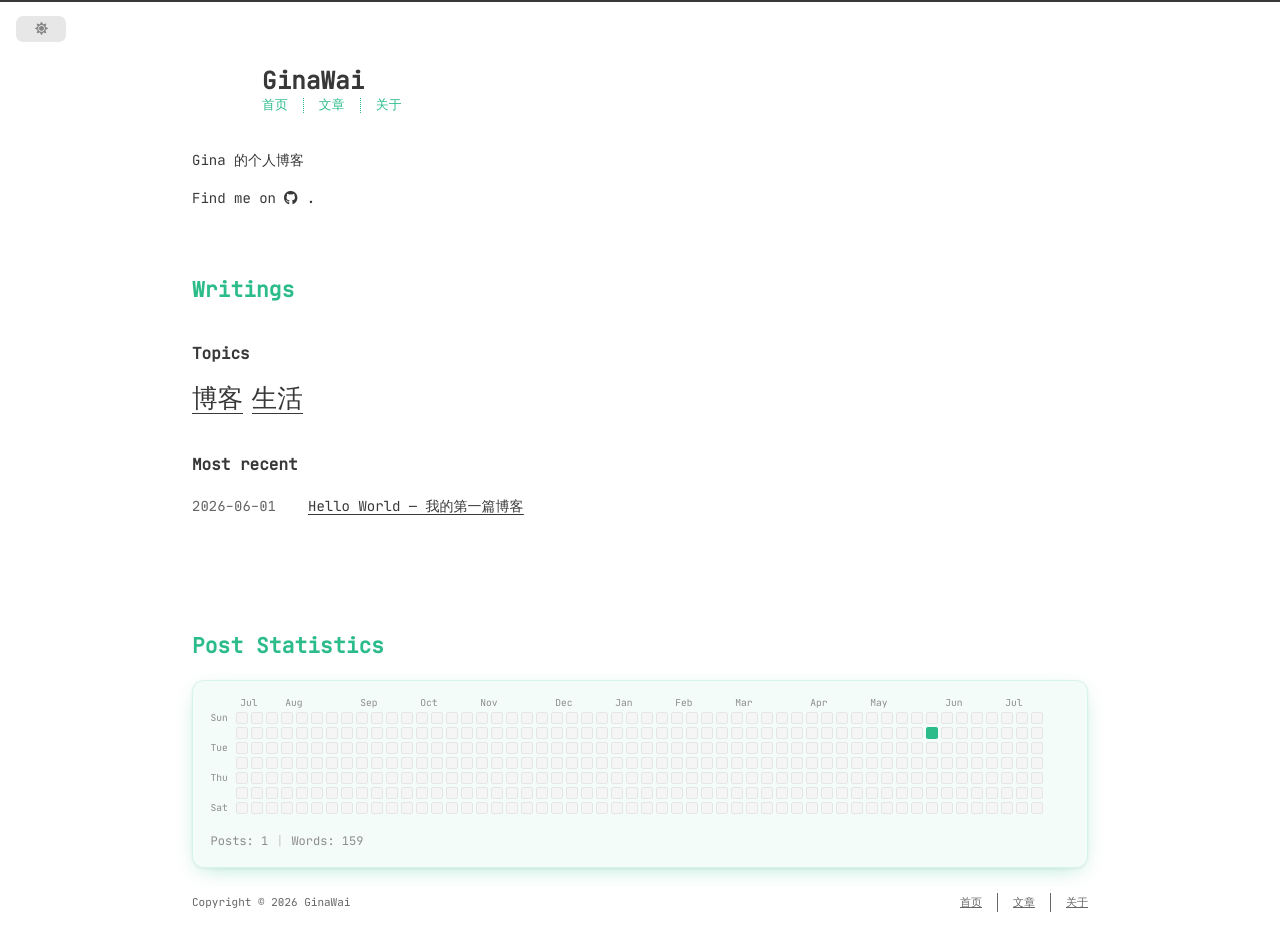
==== commit 488de42b: "deploy: GinaWai/ginawai-blog@169508b2cd6fc1c64224bb6bfb7cfead5a7cd574" ====
--- a/index.html
+++ b/index.html
@@ -56,6 +56,7 @@
 <span class=heat-month></span>
 <span class=heat-month></span>
 <span class="heat-month is-on">Jul</span>
+<span class=heat-month></span>
 <span class=heat-month></span></div></div><div class=heat-body><div class=heat-weekdays><span class=heat-wd>Sun</span>
 <span class="heat-wd is-blank"></span>
 <span class=heat-wd>Tue</span>
@@ -380,6 +381,12 @@
 <span class="heat-cell L0" title="2026-07-15 · 0 posts"></span>
 <span class="heat-cell L0" title="2026-07-16 · 0 posts"></span>
 <span class="heat-cell L0" title="2026-07-17 · 0 posts"></span>
-<span class="heat-cell L0" title="2026-07-18 · 0 posts"></span></div></div></div></div><div class=heat-footer><span>Posts: 1</span>
+<span class="heat-cell L0" title="2026-07-18 · 0 posts"></span></div><div class=heat-week><span class="heat-cell L0" title="2026-07-19 · 0 posts"></span>
+<span class="heat-cell L0" title="2026-07-20 · 0 posts"></span>
+<span class="heat-cell L0" title="2026-07-21 · 0 posts"></span>
+<span class="heat-cell L0" title="2026-07-22 · 0 posts"></span>
+<span class="heat-cell L0" title="2026-07-23 · 0 posts"></span>
+<span class="heat-cell L0" title="2026-07-24 · 0 posts"></span>
+<span class="heat-cell L0" title="2026-07-25 · 0 posts"></span></div></div></div></div><div class=heat-footer><span>Posts: 1</span>
 <span class=sep>|</span>
 <span>Words: 159</span></div></div></section><footer id=footer><div class=footer-left>Copyright &copy; 2026 GinaWai</div><div class=footer-right><nav><ul><li><a href=/>首页</a></li><li><a href=/posts/>文章</a></li><li><a href=/about/>关于</a></li></ul></nav></div></footer></div><script src=/js/spa-router.637fb8d1996ee2706d24be5bfd0c84d094823e34cc6b64ae75e659a08a1dd5ace5e70ab5e1a405f4eef6eb3517e482131d3cbdc790307d24cf4b06fe2ed41cc1.js integrity="sha512-Y3+40Zlu4nBtJL5b/QyE0JSCPjTMa2SudeZZoIod1azl5wq14aQF9O726zUX5IITHTy9x5AwfSTPSwb+LtQcwQ==" crossorigin=anonymous defer></script><script src=/js/code-copy.c82195537f40dd8bba694424c2362c9bf5e9835816ddab480870f7753608648c2e99b169bc9ddbeada4a47087bbbc54a829bf01d8e7a962b9b72c2386a27bf38.js integrity="sha512-yCGVU39A3Yu6aUQkwjYsm/Xpg1gW3atICHD3dTYIZIwumbFpvJ3b6tpKRwh7u8VKgpvwHY56liubcsI4aie/OA==" crossorigin=anonymous defer></script><script src=/js/main.f407aa89274d755c5ad346255c02f1c63de8d4cee8ca9020befd7accf69487592cd58d4bd00a58b0fedc83b5572364edbed85693edbc73cb778578d16ce42920.js integrity="sha512-9AeqiSdNdVxa00YlXALxxj3o1M7oypAgvv16zPaUh1ks1Y1L0ApYsP7cg7VXI2TtvthWk+28c8t3hXjRbOQpIA==" crossorigin=anonymous defer></script><script src=/js/reading-progress.617d26a5b6ebdc1eac7cd9669c3c9a1a83ac3feaa01bee9d10752b58333f41c701e54ee8050fa09eb93cfacc18ee0f49664323ae5c5fd7b16fd5912184e21751.js integrity="sha512-YX0mpbbr3B6sfNlmnDyaGoOsP+qgG+6dEHUrWDM/QccB5U7oBQ+gnrk8+swY7g9JZkMjrlxf17Fv1ZEhhOIXUQ==" crossorigin=anonymous defer></script></body></html>
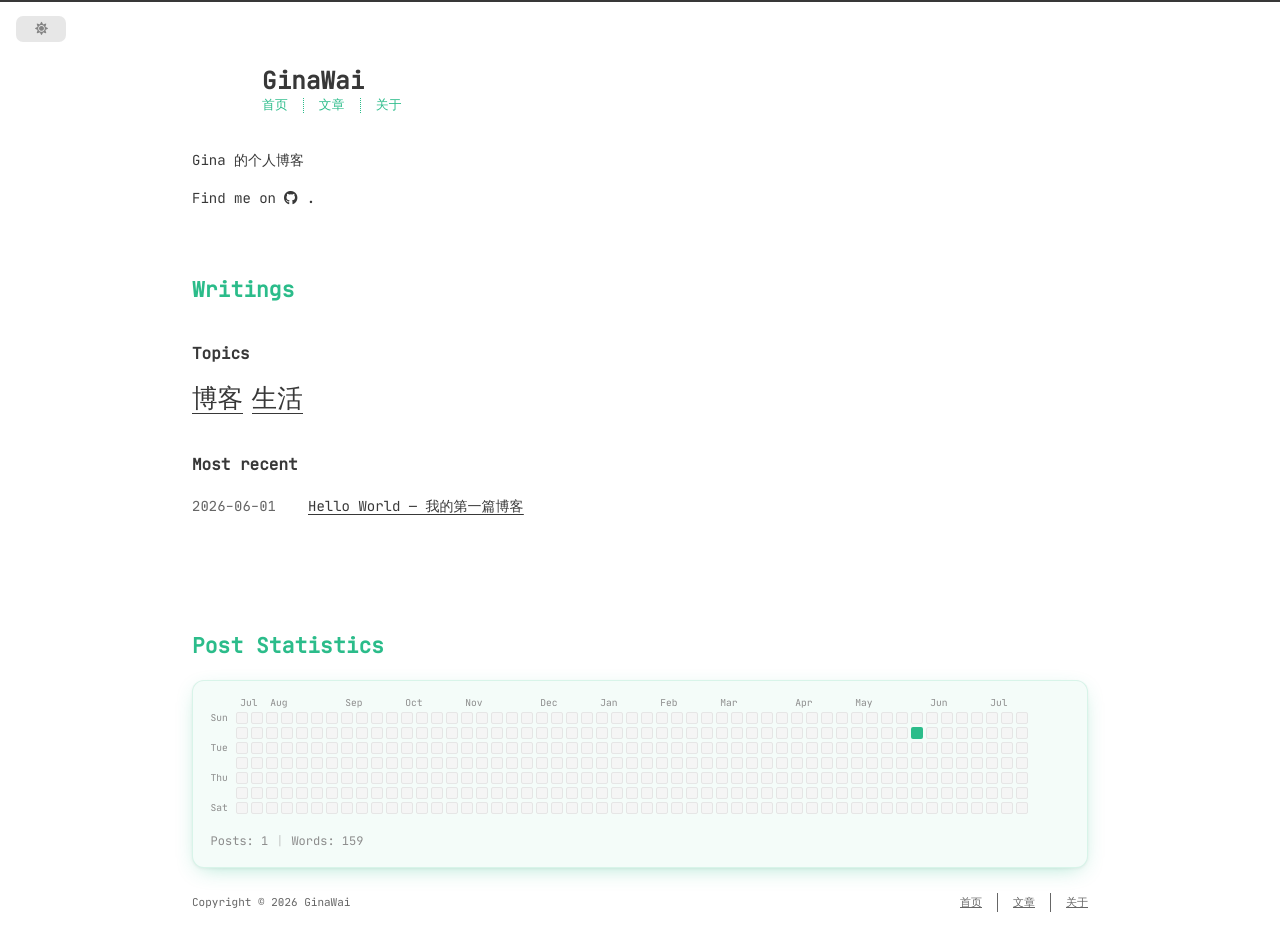
==== commit d8118996: "deploy: GinaWai/ginawai-blog@169508b2cd6fc1c64224bb6bfb7cfead5a7cd574" ====
--- a/index.html
+++ b/index.html
@@ -6,7 +6,6 @@
 <a style=font-size:1.6rem href=https://ginawai.com/tags/%E7%94%9F%E6%B4%BB/>生活</a>
 </span><span class=h2>Most recent</span><ul class=post-list><li class=post-item><div class=meta><time datetime="2026-06-01 00:00:00 +0000 UTC" itemprop=datePublished>2026-06-01</time></div><span><a href=https://ginawai.com/posts/hello-world/>Hello World — 我的第一篇博客</a></span></li></ul></section><section id=recent-activity><div class=activity-head><span class=h1>Post Statistics</span></div><div class=activity-chart><div class=heatmap><div class=heat-months><span class=heat-corner></span><div class=heat-month-cols><span class="heat-month is-on">Jul</span>
 <span class=heat-month></span>
-<span class=heat-month></span>
 <span class="heat-month is-on">Aug</span>
 <span class=heat-month></span>
 <span class=heat-month></span>
@@ -63,13 +62,7 @@
 <span class="heat-wd is-blank"></span>
 <span class=heat-wd>Thu</span>
 <span class="heat-wd is-blank"></span>
-<span class=heat-wd>Sat</span></div><div class=heat-grid><div class=heat-week><span class="heat-cell L0" title="2025-07-13 · 0 posts"></span>
-<span class="heat-cell L0" title="2025-07-14 · 0 posts"></span>
-<span class="heat-cell L0" title="2025-07-15 · 0 posts"></span>
-<span class="heat-cell L0" title="2025-07-16 · 0 posts"></span>
-<span class="heat-cell L0" title="2025-07-17 · 0 posts"></span>
-<span class="heat-cell L0" title="2025-07-18 · 0 posts"></span>
-<span class="heat-cell L0" title="2025-07-19 · 0 posts"></span></div><div class=heat-week><span class="heat-cell L0" title="2025-07-20 · 0 posts"></span>
+<span class=heat-wd>Sat</span></div><div class=heat-grid><div class=heat-week><span class="heat-cell L0" title="2025-07-20 · 0 posts"></span>
 <span class="heat-cell L0" title="2025-07-21 · 0 posts"></span>
 <span class="heat-cell L0" title="2025-07-22 · 0 posts"></span>
 <span class="heat-cell L0" title="2025-07-23 · 0 posts"></span>
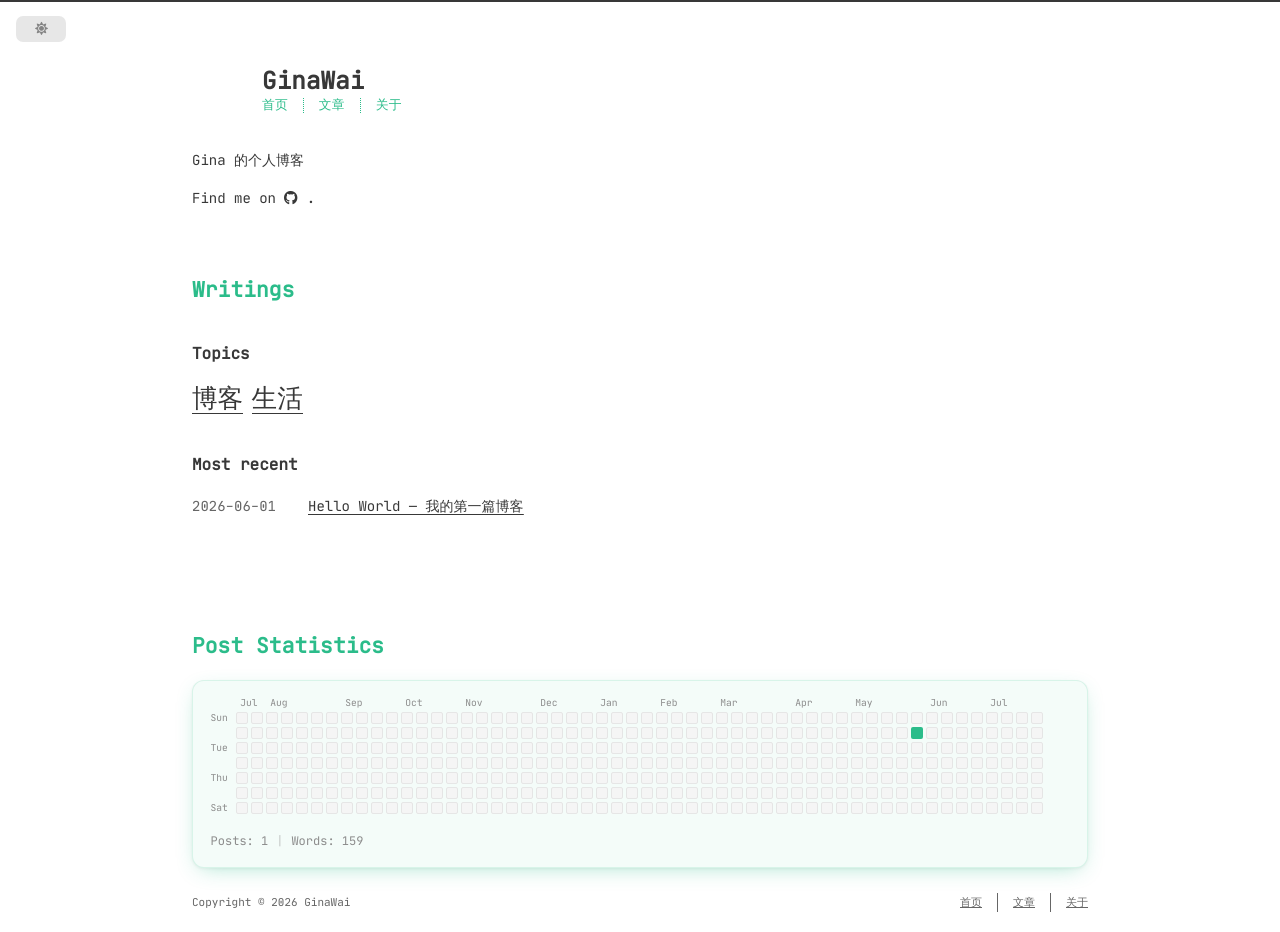
==== commit 7fccf036: "deploy: GinaWai/ginawai-blog@169508b2cd6fc1c64224bb6bfb7cfead5a7cd574" ====
--- a/index.html
+++ b/index.html
@@ -55,6 +55,7 @@
 <span class=heat-month></span>
 <span class=heat-month></span>
 <span class="heat-month is-on">Jul</span>
+<span class=heat-month></span>
 <span class=heat-month></span>
 <span class=heat-month></span></div></div><div class=heat-body><div class=heat-weekdays><span class=heat-wd>Sun</span>
 <span class="heat-wd is-blank"></span>
@@ -380,6 +381,12 @@
 <span class="heat-cell L0" title="2026-07-22 · 0 posts"></span>
 <span class="heat-cell L0" title="2026-07-23 · 0 posts"></span>
 <span class="heat-cell L0" title="2026-07-24 · 0 posts"></span>
-<span class="heat-cell L0" title="2026-07-25 · 0 posts"></span></div></div></div></div><div class=heat-footer><span>Posts: 1</span>
+<span class="heat-cell L0" title="2026-07-25 · 0 posts"></span></div><div class=heat-week><span class="heat-cell L0" title="2026-07-26 · 0 posts"></span>
+<span class="heat-cell L0" title="2026-07-27 · 0 posts"></span>
+<span class="heat-cell L0" title="2026-07-28 · 0 posts"></span>
+<span class="heat-cell L0" title="2026-07-29 · 0 posts"></span>
+<span class="heat-cell L0" title="2026-07-30 · 0 posts"></span>
+<span class="heat-cell L0" title="2026-07-31 · 0 posts"></span>
+<span class="heat-cell L0" title="2026-08-01 · 0 posts"></span></div></div></div></div><div class=heat-footer><span>Posts: 1</span>
 <span class=sep>|</span>
 <span>Words: 159</span></div></div></section><footer id=footer><div class=footer-left>Copyright &copy; 2026 GinaWai</div><div class=footer-right><nav><ul><li><a href=/>首页</a></li><li><a href=/posts/>文章</a></li><li><a href=/about/>关于</a></li></ul></nav></div></footer></div><script src=/js/spa-router.637fb8d1996ee2706d24be5bfd0c84d094823e34cc6b64ae75e659a08a1dd5ace5e70ab5e1a405f4eef6eb3517e482131d3cbdc790307d24cf4b06fe2ed41cc1.js integrity="sha512-Y3+40Zlu4nBtJL5b/QyE0JSCPjTMa2SudeZZoIod1azl5wq14aQF9O726zUX5IITHTy9x5AwfSTPSwb+LtQcwQ==" crossorigin=anonymous defer></script><script src=/js/code-copy.c82195537f40dd8bba694424c2362c9bf5e9835816ddab480870f7753608648c2e99b169bc9ddbeada4a47087bbbc54a829bf01d8e7a962b9b72c2386a27bf38.js integrity="sha512-yCGVU39A3Yu6aUQkwjYsm/Xpg1gW3atICHD3dTYIZIwumbFpvJ3b6tpKRwh7u8VKgpvwHY56liubcsI4aie/OA==" crossorigin=anonymous defer></script><script src=/js/main.f407aa89274d755c5ad346255c02f1c63de8d4cee8ca9020befd7accf69487592cd58d4bd00a58b0fedc83b5572364edbed85693edbc73cb778578d16ce42920.js integrity="sha512-9AeqiSdNdVxa00YlXALxxj3o1M7oypAgvv16zPaUh1ks1Y1L0ApYsP7cg7VXI2TtvthWk+28c8t3hXjRbOQpIA==" crossorigin=anonymous defer></script><script src=/js/reading-progress.617d26a5b6ebdc1eac7cd9669c3c9a1a83ac3feaa01bee9d10752b58333f41c701e54ee8050fa09eb93cfacc18ee0f49664323ae5c5fd7b16fd5912184e21751.js integrity="sha512-YX0mpbbr3B6sfNlmnDyaGoOsP+qgG+6dEHUrWDM/QccB5U7oBQ+gnrk8+swY7g9JZkMjrlxf17Fv1ZEhhOIXUQ==" crossorigin=anonymous defer></script></body></html>
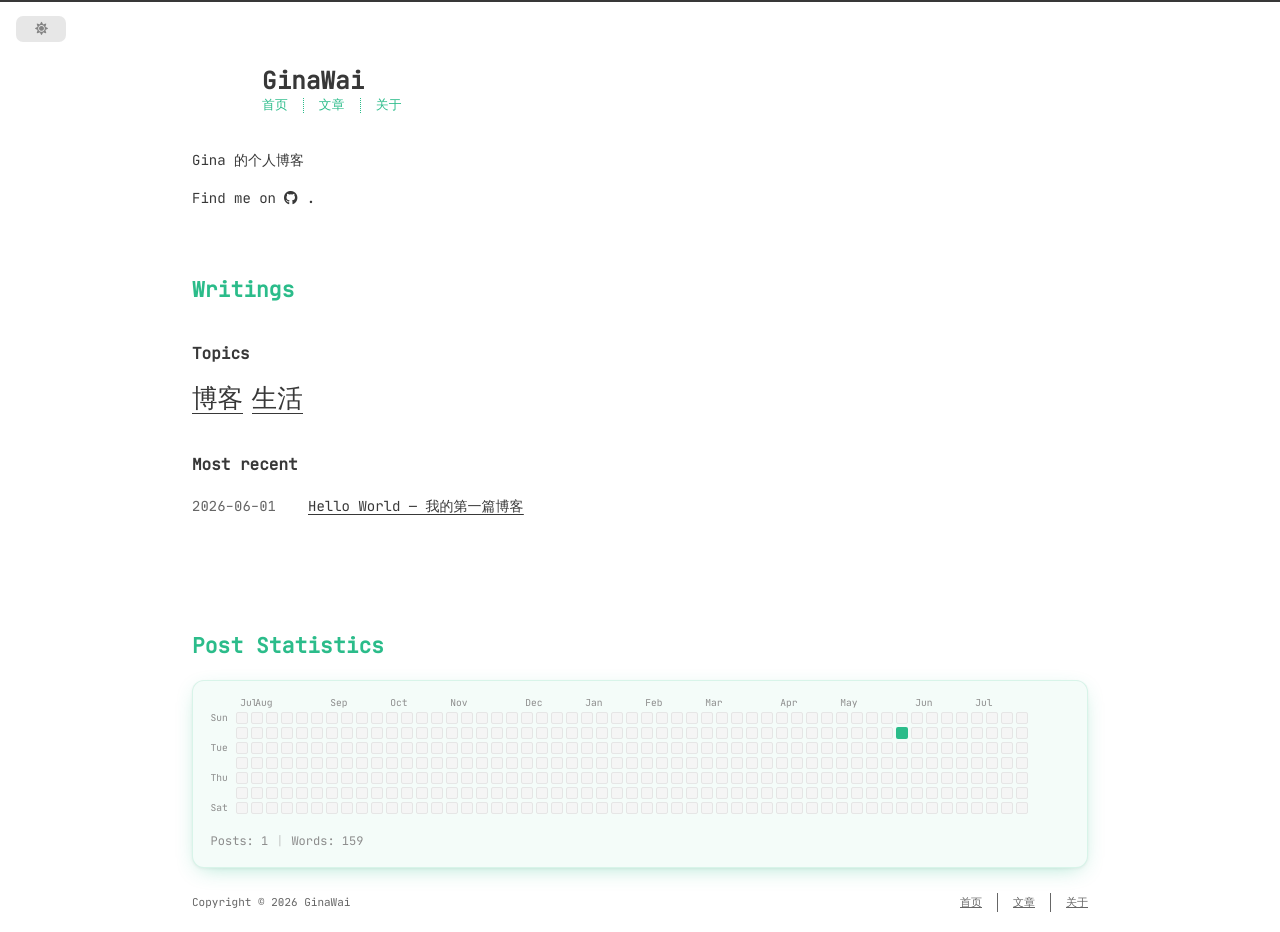
==== commit c8c7eb2c: "deploy: GinaWai/ginawai-blog@169508b2cd6fc1c64224bb6bfb7cfead5a7cd574" ====
--- a/index.html
+++ b/index.html
@@ -5,7 +5,6 @@
 <span class="widget tagcloud"><a style=font-size:1.6rem href=https://ginawai.com/tags/%E5%8D%9A%E5%AE%A2/>博客</a>
 <a style=font-size:1.6rem href=https://ginawai.com/tags/%E7%94%9F%E6%B4%BB/>生活</a>
 </span><span class=h2>Most recent</span><ul class=post-list><li class=post-item><div class=meta><time datetime="2026-06-01 00:00:00 +0000 UTC" itemprop=datePublished>2026-06-01</time></div><span><a href=https://ginawai.com/posts/hello-world/>Hello World — 我的第一篇博客</a></span></li></ul></section><section id=recent-activity><div class=activity-head><span class=h1>Post Statistics</span></div><div class=activity-chart><div class=heatmap><div class=heat-months><span class=heat-corner></span><div class=heat-month-cols><span class="heat-month is-on">Jul</span>
-<span class=heat-month></span>
 <span class="heat-month is-on">Aug</span>
 <span class=heat-month></span>
 <span class=heat-month></span>
@@ -63,13 +62,7 @@
 <span class="heat-wd is-blank"></span>
 <span class=heat-wd>Thu</span>
 <span class="heat-wd is-blank"></span>
-<span class=heat-wd>Sat</span></div><div class=heat-grid><div class=heat-week><span class="heat-cell L0" title="2025-07-20 · 0 posts"></span>
-<span class="heat-cell L0" title="2025-07-21 · 0 posts"></span>
-<span class="heat-cell L0" title="2025-07-22 · 0 posts"></span>
-<span class="heat-cell L0" title="2025-07-23 · 0 posts"></span>
-<span class="heat-cell L0" title="2025-07-24 · 0 posts"></span>
-<span class="heat-cell L0" title="2025-07-25 · 0 posts"></span>
-<span class="heat-cell L0" title="2025-07-26 · 0 posts"></span></div><div class=heat-week><span class="heat-cell L0" title="2025-07-27 · 0 posts"></span>
+<span class=heat-wd>Sat</span></div><div class=heat-grid><div class=heat-week><span class="heat-cell L0" title="2025-07-27 · 0 posts"></span>
 <span class="heat-cell L0" title="2025-07-28 · 0 posts"></span>
 <span class="heat-cell L0" title="2025-07-29 · 0 posts"></span>
 <span class="heat-cell L0" title="2025-07-30 · 0 posts"></span>
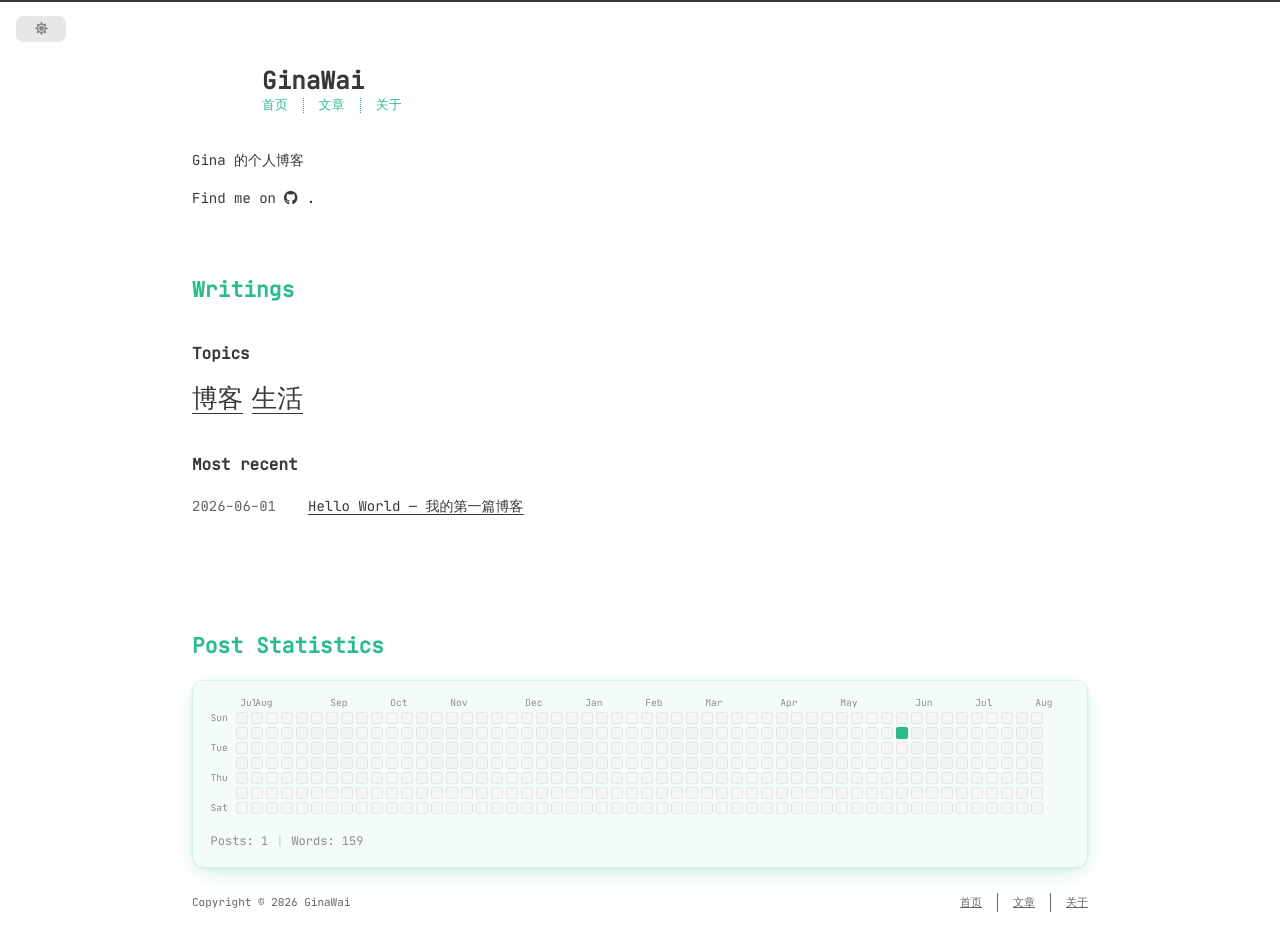
==== commit d17d06ea: "deploy: GinaWai/ginawai-blog@169508b2cd6fc1c64224bb6bfb7cfead5a7cd574" ====
--- a/index.html
+++ b/index.html
@@ -56,7 +56,8 @@
 <span class="heat-month is-on">Jul</span>
 <span class=heat-month></span>
 <span class=heat-month></span>
-<span class=heat-month></span></div></div><div class=heat-body><div class=heat-weekdays><span class=heat-wd>Sun</span>
+<span class=heat-month></span>
+<span class="heat-month is-on">Aug</span></div></div><div class=heat-body><div class=heat-weekdays><span class=heat-wd>Sun</span>
 <span class="heat-wd is-blank"></span>
 <span class=heat-wd>Tue</span>
 <span class="heat-wd is-blank"></span>
@@ -380,6 +381,12 @@
 <span class="heat-cell L0" title="2026-07-29 · 0 posts"></span>
 <span class="heat-cell L0" title="2026-07-30 · 0 posts"></span>
 <span class="heat-cell L0" title="2026-07-31 · 0 posts"></span>
-<span class="heat-cell L0" title="2026-08-01 · 0 posts"></span></div></div></div></div><div class=heat-footer><span>Posts: 1</span>
+<span class="heat-cell L0" title="2026-08-01 · 0 posts"></span></div><div class=heat-week><span class="heat-cell L0" title="2026-08-02 · 0 posts"></span>
+<span class="heat-cell L0" title="2026-08-03 · 0 posts"></span>
+<span class="heat-cell L0" title="2026-08-04 · 0 posts"></span>
+<span class="heat-cell L0" title="2026-08-05 · 0 posts"></span>
+<span class="heat-cell L0" title="2026-08-06 · 0 posts"></span>
+<span class="heat-cell L0" title="2026-08-07 · 0 posts"></span>
+<span class="heat-cell L0" title="2026-08-08 · 0 posts"></span></div></div></div></div><div class=heat-footer><span>Posts: 1</span>
 <span class=sep>|</span>
 <span>Words: 159</span></div></div></section><footer id=footer><div class=footer-left>Copyright &copy; 2026 GinaWai</div><div class=footer-right><nav><ul><li><a href=/>首页</a></li><li><a href=/posts/>文章</a></li><li><a href=/about/>关于</a></li></ul></nav></div></footer></div><script src=/js/spa-router.637fb8d1996ee2706d24be5bfd0c84d094823e34cc6b64ae75e659a08a1dd5ace5e70ab5e1a405f4eef6eb3517e482131d3cbdc790307d24cf4b06fe2ed41cc1.js integrity="sha512-Y3+40Zlu4nBtJL5b/QyE0JSCPjTMa2SudeZZoIod1azl5wq14aQF9O726zUX5IITHTy9x5AwfSTPSwb+LtQcwQ==" crossorigin=anonymous defer></script><script src=/js/code-copy.c82195537f40dd8bba694424c2362c9bf5e9835816ddab480870f7753608648c2e99b169bc9ddbeada4a47087bbbc54a829bf01d8e7a962b9b72c2386a27bf38.js integrity="sha512-yCGVU39A3Yu6aUQkwjYsm/Xpg1gW3atICHD3dTYIZIwumbFpvJ3b6tpKRwh7u8VKgpvwHY56liubcsI4aie/OA==" crossorigin=anonymous defer></script><script src=/js/main.f407aa89274d755c5ad346255c02f1c63de8d4cee8ca9020befd7accf69487592cd58d4bd00a58b0fedc83b5572364edbed85693edbc73cb778578d16ce42920.js integrity="sha512-9AeqiSdNdVxa00YlXALxxj3o1M7oypAgvv16zPaUh1ks1Y1L0ApYsP7cg7VXI2TtvthWk+28c8t3hXjRbOQpIA==" crossorigin=anonymous defer></script><script src=/js/reading-progress.617d26a5b6ebdc1eac7cd9669c3c9a1a83ac3feaa01bee9d10752b58333f41c701e54ee8050fa09eb93cfacc18ee0f49664323ae5c5fd7b16fd5912184e21751.js integrity="sha512-YX0mpbbr3B6sfNlmnDyaGoOsP+qgG+6dEHUrWDM/QccB5U7oBQ+gnrk8+swY7g9JZkMjrlxf17Fv1ZEhhOIXUQ==" crossorigin=anonymous defer></script></body></html>
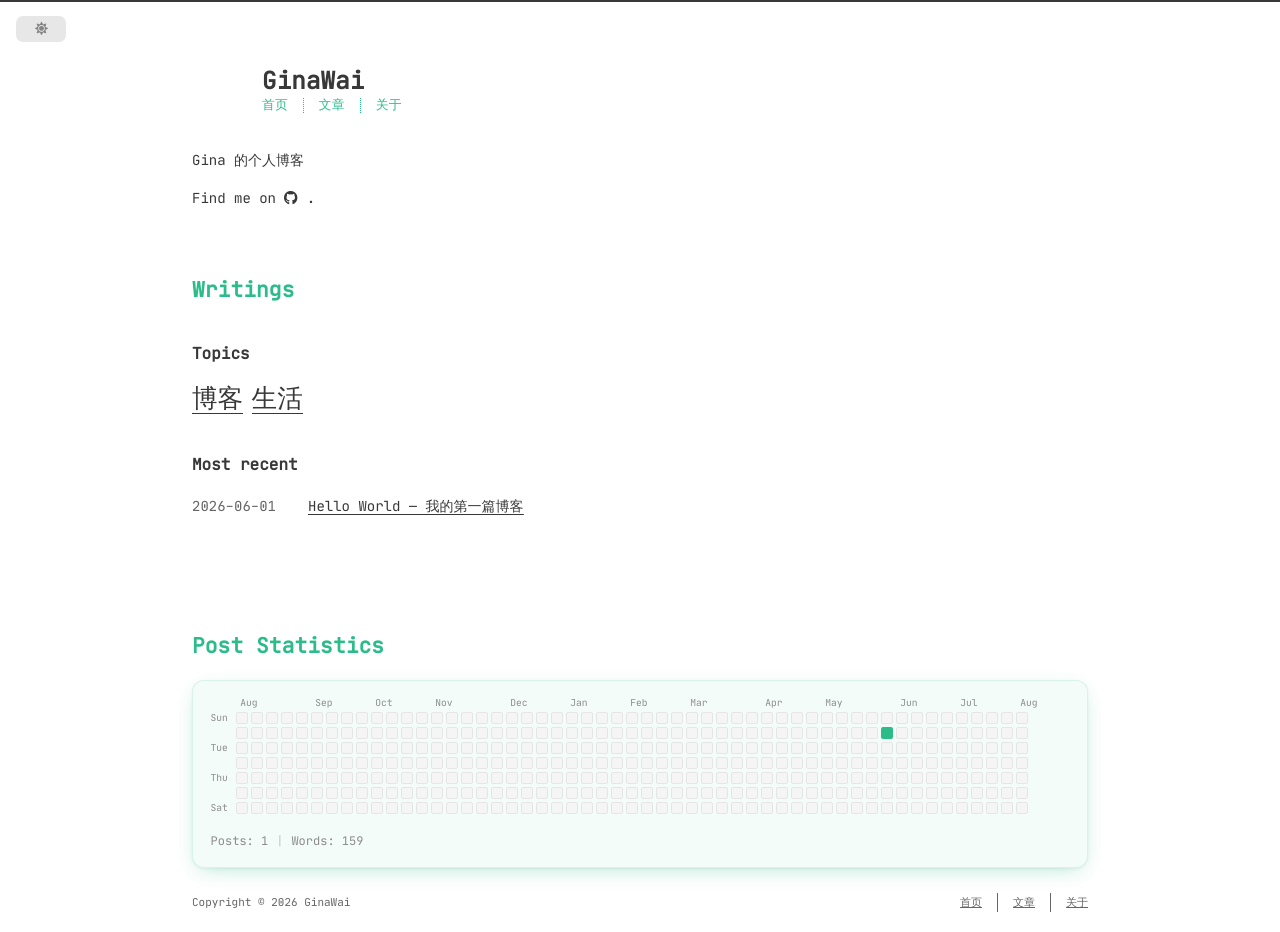
==== commit 3dca1501: "deploy: GinaWai/ginawai-blog@169508b2cd6fc1c64224bb6bfb7cfead5a7cd574" ====
--- a/index.html
+++ b/index.html
@@ -4,8 +4,7 @@
 <span class=h2>Topics</span>
 <span class="widget tagcloud"><a style=font-size:1.6rem href=https://ginawai.com/tags/%E5%8D%9A%E5%AE%A2/>博客</a>
 <a style=font-size:1.6rem href=https://ginawai.com/tags/%E7%94%9F%E6%B4%BB/>生活</a>
-</span><span class=h2>Most recent</span><ul class=post-list><li class=post-item><div class=meta><time datetime="2026-06-01 00:00:00 +0000 UTC" itemprop=datePublished>2026-06-01</time></div><span><a href=https://ginawai.com/posts/hello-world/>Hello World — 我的第一篇博客</a></span></li></ul></section><section id=recent-activity><div class=activity-head><span class=h1>Post Statistics</span></div><div class=activity-chart><div class=heatmap><div class=heat-months><span class=heat-corner></span><div class=heat-month-cols><span class="heat-month is-on">Jul</span>
-<span class="heat-month is-on">Aug</span>
+</span><span class=h2>Most recent</span><ul class=post-list><li class=post-item><div class=meta><time datetime="2026-06-01 00:00:00 +0000 UTC" itemprop=datePublished>2026-06-01</time></div><span><a href=https://ginawai.com/posts/hello-world/>Hello World — 我的第一篇博客</a></span></li></ul></section><section id=recent-activity><div class=activity-head><span class=h1>Post Statistics</span></div><div class=activity-chart><div class=heatmap><div class=heat-months><span class=heat-corner></span><div class=heat-month-cols><span class="heat-month is-on">Aug</span>
 <span class=heat-month></span>
 <span class=heat-month></span>
 <span class=heat-month></span>
@@ -63,13 +62,7 @@
 <span class="heat-wd is-blank"></span>
 <span class=heat-wd>Thu</span>
 <span class="heat-wd is-blank"></span>
-<span class=heat-wd>Sat</span></div><div class=heat-grid><div class=heat-week><span class="heat-cell L0" title="2025-07-27 · 0 posts"></span>
-<span class="heat-cell L0" title="2025-07-28 · 0 posts"></span>
-<span class="heat-cell L0" title="2025-07-29 · 0 posts"></span>
-<span class="heat-cell L0" title="2025-07-30 · 0 posts"></span>
-<span class="heat-cell L0" title="2025-07-31 · 0 posts"></span>
-<span class="heat-cell L0" title="2025-08-01 · 0 posts"></span>
-<span class="heat-cell L0" title="2025-08-02 · 0 posts"></span></div><div class=heat-week><span class="heat-cell L0" title="2025-08-03 · 0 posts"></span>
+<span class=heat-wd>Sat</span></div><div class=heat-grid><div class=heat-week><span class="heat-cell L0" title="2025-08-03 · 0 posts"></span>
 <span class="heat-cell L0" title="2025-08-04 · 0 posts"></span>
 <span class="heat-cell L0" title="2025-08-05 · 0 posts"></span>
 <span class="heat-cell L0" title="2025-08-06 · 0 posts"></span>
